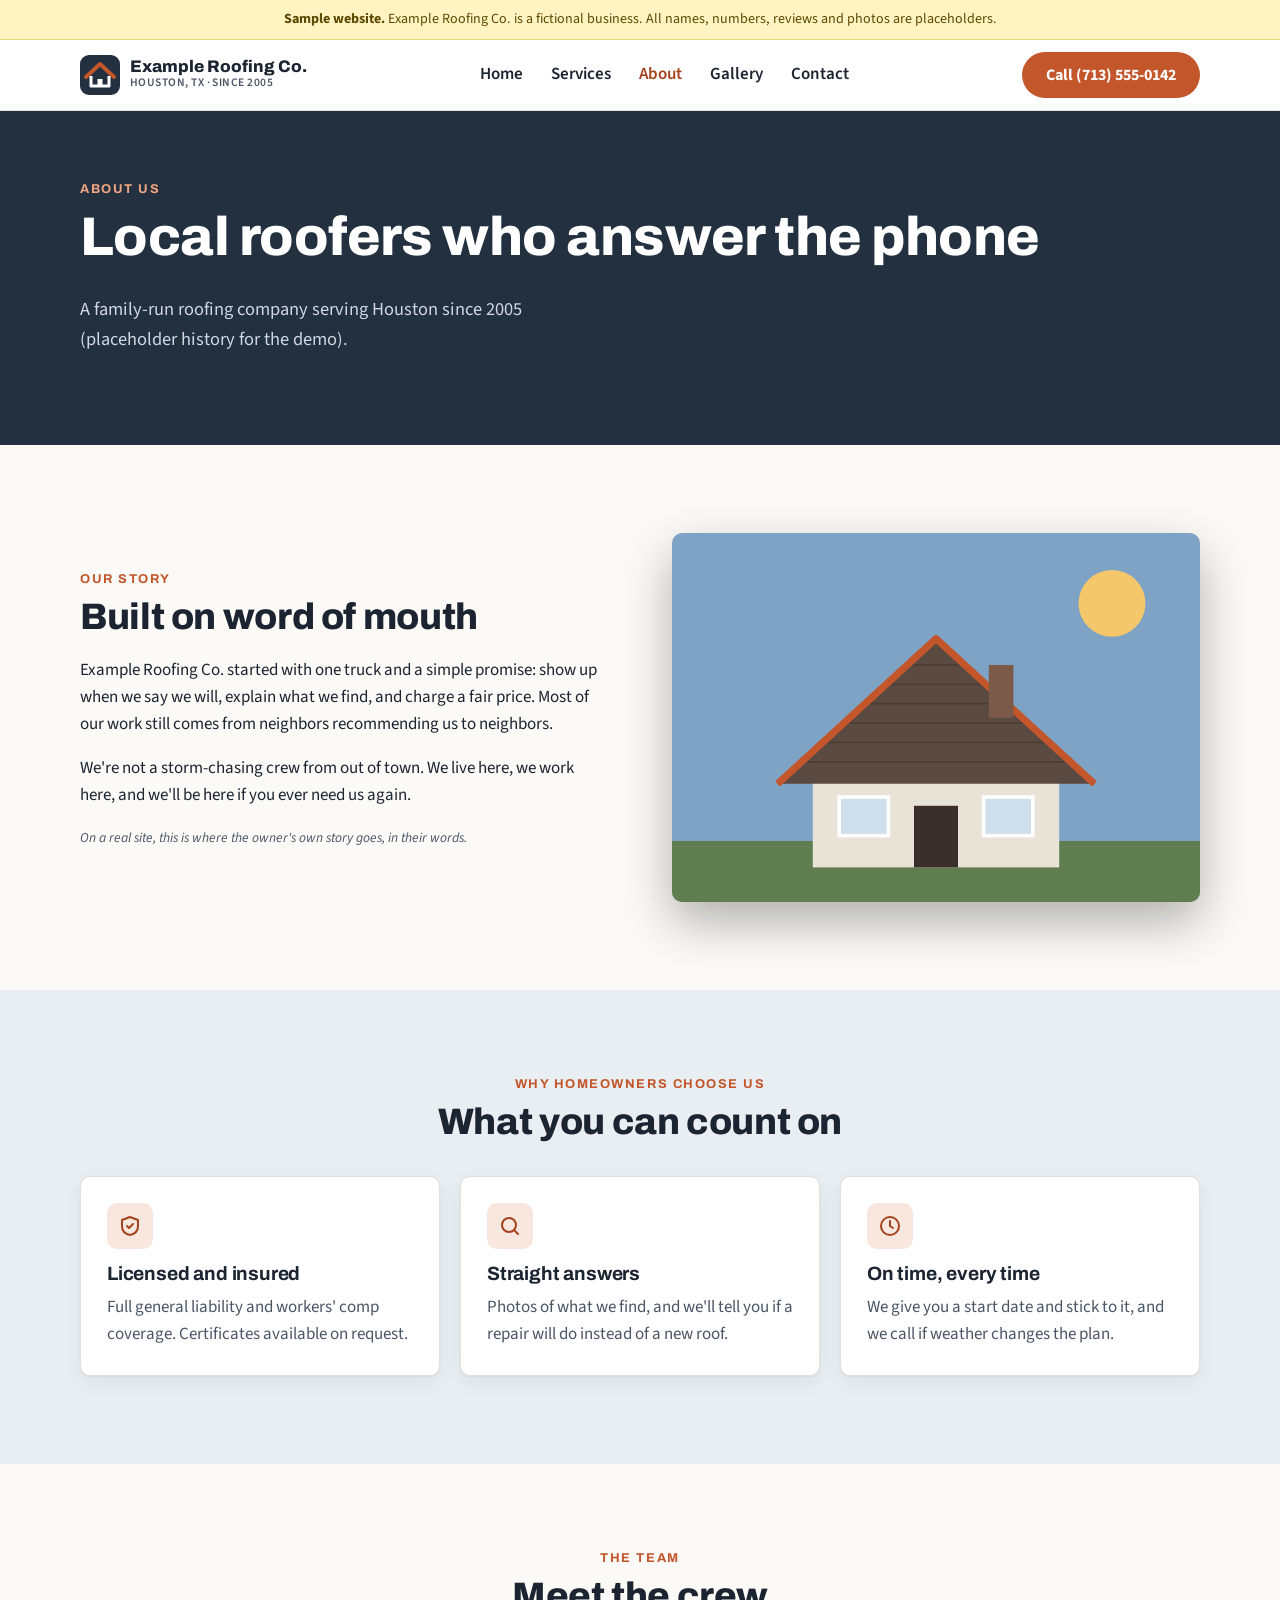
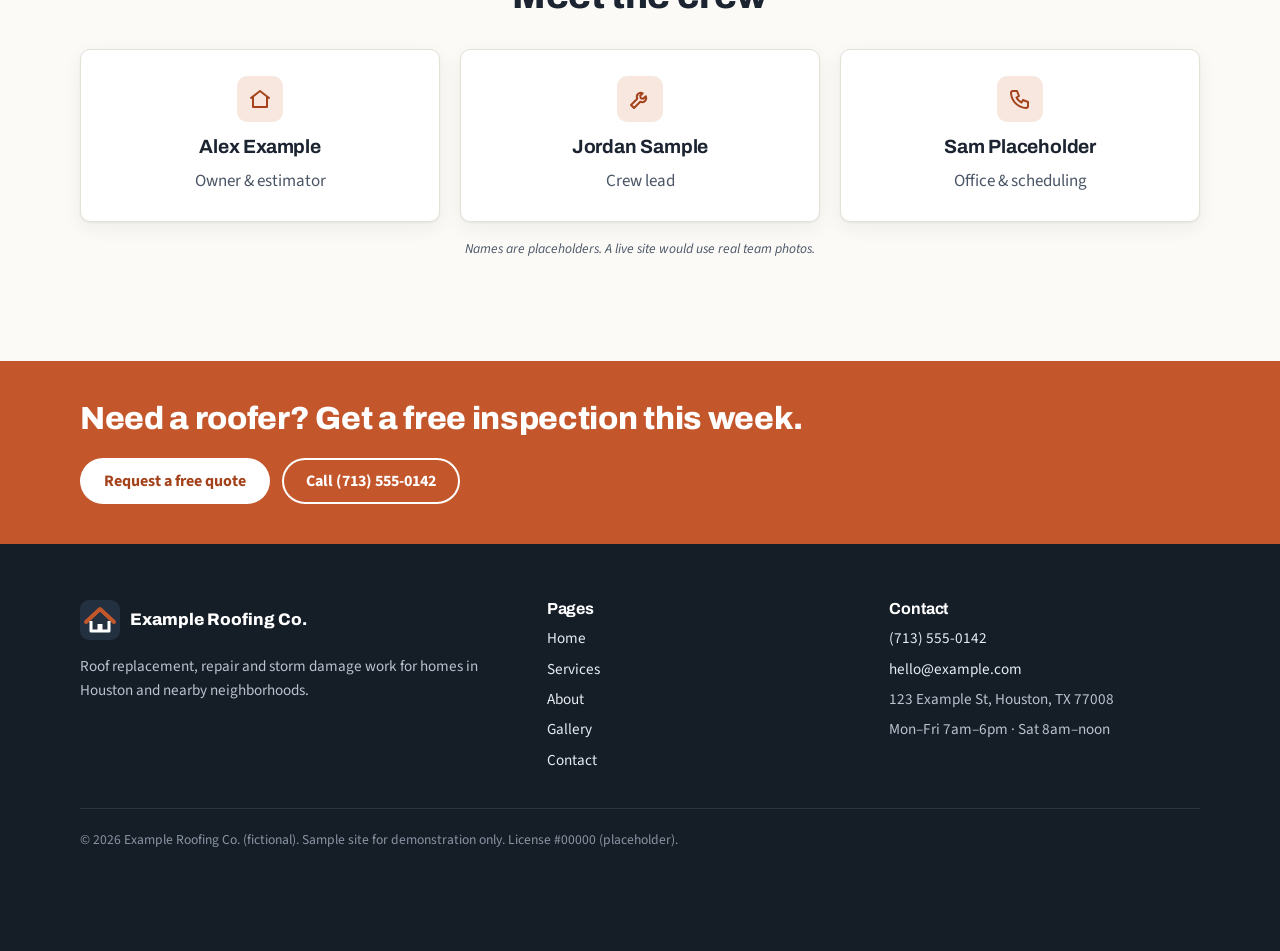
==== about.html @ 470a21b1 "Add example roofing company website Five-page static site (Home, Services, About, Gallery, Contact) " ====
<!doctype html>
<html lang="en">
<head>
<meta charset="utf-8">
<meta name="viewport" content="width=device-width, initial-scale=1">
<title>About Us | Example Roofing Co. (Sample Site)</title>
<meta name="description" content="A family-run Houston roofing company. Sample site with placeholder content.">
<meta name="robots" content="noindex">
<meta name="theme-color" content="#23303f">
<link rel="icon" href="assets/favicon.svg" type="image/svg+xml">
<link rel="preconnect" href="https://fonts.googleapis.com">
<link rel="preconnect" href="https://fonts.gstatic.com" crossorigin>
<link rel="stylesheet" href="https://fonts.googleapis.com/css2?family=Archivo:wght@700;800&family=Source+Sans+3:wght@400;600;700&display=swap">
<link rel="stylesheet" href="assets/style.css">
<script type="application/ld+json">
{"@context":"https://schema.org","@type":"RoofingContractor","name":"Example Roofing Co.","telephone":"(713) 555-0142","email":"hello@example.com","address":{"@type":"PostalAddress","streetAddress":"123 Example St","addressLocality":"Houston","addressRegion":"TX","postalCode":"77008","addressCountry":"US"},"areaServed":"Houston, TX"}
</script>
</head>
<body>
<div class="demo-banner" role="note"><strong>Sample website.</strong> Example Roofing Co. is a fictional business. All names, numbers, reviews and photos are placeholders.</div>
<header class="site-header">
  <nav class="container nav" aria-label="Main">
    <a class="brand" href="index.html"><svg viewBox="0 0 40 40" aria-hidden="true"><rect width="40" height="40" rx="9" fill="#23303f"/><path d="M6 22 20 9l14 13" fill="none" stroke="#c4562b" stroke-width="4" stroke-linecap="round" stroke-linejoin="round"/><path d="M11 21v10h18V21" fill="none" stroke="#fff" stroke-width="3" stroke-linejoin="round"/><rect x="17.5" y="24" width="5" height="7" fill="#fff"/></svg><span class="brand-name">Example Roofing Co.<small>Houston, TX · Since 2005</small></span></a>
    <button class="nav-toggle" aria-expanded="false" aria-controls="nav-links">Menu</button>
    <ul class="nav-links" id="nav-links"><li><a href="index.html">Home</a></li><li><a href="services.html">Services</a></li><li><a href="about.html" aria-current="page">About</a></li><li><a href="gallery.html">Gallery</a></li><li><a href="contact.html">Contact</a></li></ul>
    <a class="btn btn-primary desktop" href="tel:+17135550142">Call (713) 555-0142</a>
  </nav>
</header>
<main>

<section class="page-hero">
  <div class="container">
    <div class="eyebrow">About us</div>
    <h1>Local roofers who answer the phone</h1>
    <p class="lede">A family-run roofing company serving Houston since 2005 (placeholder history for the demo).</p>
  </div>
</section>
<section class="section">
  <div class="container split">
    <div>
      <div class="eyebrow">Our story</div>
      <h2>Built on word of mouth</h2>
      <p>Example Roofing Co. started with one truck and a simple promise: show up when we say we will, explain what we find, and charge a fair price. Most of our work still comes from neighbors recommending us to neighbors.</p>
      <p>We're not a storm-chasing crew from out of town. We live here, we work here, and we'll be here if you ever need us again.</p>
      <p class="placeholder-note">On a real site, this is where the owner's own story goes, in their words.</p>
    </div>
    <div class="hero-art"><svg viewBox="0 0 600 420" role="img" aria-label="Illustration of a house with a new roof" preserveAspectRatio="xMidYMid slice">
<rect width="600" height="420" fill="#7fa3c4"/>
<circle cx="500" cy="80" r="38" fill="#f4c76b"/>
<rect y="350" width="600" height="70" fill="#5f7d4f"/>
<rect x="160" y="270" width="280" height="110" fill="#e9e2d6"/>
<path d="M120 285 300 120l180 165z" fill="#5b4a42"/>
<path d="M273.27272727272725 150H326.72727272727275" stroke="rgba(0,0,0,.18)" stroke-width="2"/><path d="M249.27272727272728 172H350.72727272727275" stroke="rgba(0,0,0,.18)" stroke-width="2"/><path d="M225.27272727272725 194H374.72727272727275" stroke="rgba(0,0,0,.18)" stroke-width="2"/><path d="M201.27272727272725 216H398.72727272727275" stroke="rgba(0,0,0,.18)" stroke-width="2"/><path d="M177.27272727272728 238H422.72727272727275" stroke="rgba(0,0,0,.18)" stroke-width="2"/><path d="M153.27272727272728 260H446.72727272727275" stroke="rgba(0,0,0,.18)" stroke-width="2"/>

<path d="M120 285 300 120l180 165" fill="none" stroke="#c4562b" stroke-width="8" stroke-linejoin="round"/>
<rect x="275" y="310" width="50" height="70" fill="#3a2f2a"/>
<rect x="190" y="300" width="56" height="44" fill="#cfe0ec" stroke="#fff" stroke-width="4"/>
<rect x="354" y="300" width="56" height="44" fill="#cfe0ec" stroke="#fff" stroke-width="4"/>
<rect x="360" y="150" width="28" height="60" fill="#7b5a4a"/>

</svg></div>
  </div>
</section>
<section class="section section-alt">
  <div class="container">
    <div class="center"><div class="eyebrow">Why homeowners choose us</div><h2>What you can count on</h2></div>
    <div class="grid grid-3" style="margin-top:32px">
      <article class="card"><div class="icon"><svg viewBox="0 0 24 24" fill="none" stroke="currentColor" stroke-width="2" stroke-linejoin="round"><path d="M12 3 4 6v6c0 5 3.5 8 8 9 4.5-1 8-4 8-9V6z"/><path d="m9 12 2 2 4-4" stroke-linecap="round"/></svg></div><h3>Licensed and insured</h3><p>Full general liability and workers' comp coverage. Certificates available on request.</p></article><article class="card"><div class="icon"><svg viewBox="0 0 24 24" fill="none" stroke="currentColor" stroke-width="2" stroke-linecap="round"><circle cx="11" cy="11" r="7"/><path d="m20 20-4-4"/></svg></div><h3>Straight answers</h3><p>Photos of what we find, and we'll tell you if a repair will do instead of a new roof.</p></article><article class="card"><div class="icon"><svg viewBox="0 0 24 24" fill="none" stroke="currentColor" stroke-width="2" stroke-linecap="round"><circle cx="12" cy="12" r="9"/><path d="M12 7v5l3 2"/></svg></div><h3>On time, every time</h3><p>We give you a start date and stick to it, and we call if weather changes the plan.</p></article>
    </div>
  </div>
</section>
<section class="section">
  <div class="container">
    <div class="center"><div class="eyebrow">The team</div><h2>Meet the crew</h2></div>
    <div class="grid grid-3" style="margin-top:32px">
      <article class="card center"><div class="icon" style="margin-inline:auto"><svg viewBox="0 0 24 24" fill="none" stroke="currentColor" stroke-width="2" stroke-linecap="round" stroke-linejoin="round"><path d="M3 11 12 4l9 7"/><path d="M5 10v10h14V10"/></svg></div><h3>Alex Example</h3><p>Owner &amp; estimator</p></article>
      <article class="card center"><div class="icon" style="margin-inline:auto"><svg viewBox="0 0 24 24" fill="none" stroke="currentColor" stroke-width="2" stroke-linecap="round" stroke-linejoin="round"><path d="M14.7 6.3a4 4 0 0 0-5.4 5.4L3 18l3 3 6.3-6.3a4 4 0 0 0 5.4-5.4l-2.5 2.5-2.4-.6-.6-2.4z"/></svg></div><h3>Jordan Sample</h3><p>Crew lead</p></article>
      <article class="card center"><div class="icon" style="margin-inline:auto"><svg viewBox="0 0 24 24" fill="none" stroke="currentColor" stroke-width="2" stroke-linejoin="round"><path d="M5 4h4l2 5-2.5 1.5a11 11 0 0 0 5 5L15 13l5 2v4a2 2 0 0 1-2 2A16 16 0 0 1 3 6a2 2 0 0 1 2-2"/></svg></div><h3>Sam Placeholder</h3><p>Office &amp; scheduling</p></article>
    </div>
    <p class="placeholder-note center" style="margin-top:16px">Names are placeholders. A live site would use real team photos.</p>
  </div>
</section>

</main>
<section class="cta-band">
  <div class="container">
    <h2>Need a roofer? Get a free inspection this week.</h2>
    <div class="btn-row"><a class="btn btn-primary" href="contact.html#quote">Request a free quote</a><a class="btn btn-outline" href="tel:+17135550142">Call (713) 555-0142</a></div>
  </div>
</section>
<footer class="site-footer">
  <div class="container">
    <div class="footer-grid">
      <div>
        <a class="brand" href="index.html" style="color:#fff"><svg viewBox="0 0 40 40" aria-hidden="true"><rect width="40" height="40" rx="9" fill="#23303f"/><path d="M6 22 20 9l14 13" fill="none" stroke="#c4562b" stroke-width="4" stroke-linecap="round" stroke-linejoin="round"/><path d="M11 21v10h18V21" fill="none" stroke="#fff" stroke-width="3" stroke-linejoin="round"/><rect x="17.5" y="24" width="5" height="7" fill="#fff"/></svg><span class="brand-name" style="color:#fff">Example Roofing Co.</span></a>
        <p style="margin-top:14px">Roof replacement, repair and storm damage work for homes in Houston and nearby neighborhoods.</p>
      </div>
      <div>
        <h3>Pages</h3>
        <ul><li><a href="index.html">Home</a></li><li><a href="services.html">Services</a></li><li><a href="about.html">About</a></li><li><a href="gallery.html">Gallery</a></li><li><a href="contact.html">Contact</a></li></ul>
      </div>
      <div>
        <h3>Contact</h3>
        <ul>
          <li><a href="tel:+17135550142">(713) 555-0142</a></li>
          <li><a href="mailto:hello@example.com">hello@example.com</a></li>
          <li>123 Example St, Houston, TX 77008</li>
          <li>Mon–Fri 7am–6pm · Sat 8am–noon</li>
        </ul>
      </div>
    </div>
    <div class="footer-bottom">© <span data-year>2026</span> Example Roofing Co. (fictional). Sample site for demonstration only. License #00000 (placeholder).</div>
  </div>
</footer>
<div class="call-bar">
  <a class="btn btn-primary" href="tel:+17135550142">Call now</a>
  <a class="btn btn-outline" href="contact.html#quote">Free quote</a>
</div>
<script src="assets/main.js"></script>
</body>
</html>
---- assets/style.css ----
/* Example Roofing Co. — sample site styles */
:root {
  --ink: #1b2430;
  --ink-soft: #4a5565;
  --paper: #fbfaf7;
  --card: #ffffff;
  --line: #e4e1d9;
  --slate: #23303f;
  --slate-2: #2e3e51;
  --copper: #c4562b;
  --copper-dark: #a4421c;
  --copper-soft: #f8e7df;
  --sky: #e9eef3;
  --radius: 10px;
  --shadow: 0 1px 2px rgba(20, 30, 40, .06), 0 6px 20px rgba(20, 30, 40, .06);
  --display: "Archivo", "Segoe UI", system-ui, sans-serif;
  --body: "Source Sans 3", "Segoe UI", system-ui, sans-serif;
}

* { box-sizing: border-box; }
html { scroll-behavior: smooth; }
body {
  margin: 0;
  background: var(--paper);
  color: var(--ink);
  font: 17px/1.6 var(--body);
  -webkit-font-smoothing: antialiased;
}
img, svg { max-width: 100%; display: block; }
a { color: var(--copper-dark); }
h1, h2, h3 { font-family: var(--display); line-height: 1.15; margin: 0 0 .5em; letter-spacing: -.01em; }
h1 { font-size: clamp(2rem, 5.5vw, 3.4rem); font-weight: 800; }
h2 { font-size: clamp(1.6rem, 3.6vw, 2.3rem); font-weight: 800; }
h3 { font-size: 1.2rem; font-weight: 700; }
p { margin: 0 0 1em; }

.container { width: min(1120px, 100% - 32px); margin-inline: auto; }
.section { padding: clamp(48px, 8vw, 88px) 0; }
.section-alt { background: var(--sky); }
.eyebrow { font: 700 .8rem/1 var(--display); letter-spacing: .12em; text-transform: uppercase; color: var(--copper); margin-bottom: .8em; }
.lede { font-size: 1.15rem; color: var(--ink-soft); max-width: 60ch; }
.center { text-align: center; }
.center .lede { margin-inline: auto; }

/* Demo banner */
.demo-banner {
  background: #fff4c2;
  color: #5c4a00;
  font-size: .88rem;
  text-align: center;
  padding: 8px 16px;
  border-bottom: 1px solid #ecd97a;
}

/* Header */
.site-header {
  position: sticky; top: 0; z-index: 20;
  background: rgba(255, 255, 255, .96);
  backdrop-filter: blur(6px);
  border-bottom: 1px solid var(--line);
}
.nav { display: flex; align-items: center; justify-content: space-between; gap: 16px; min-height: 70px; }
.brand { display: flex; align-items: center; gap: 10px; text-decoration: none; color: var(--ink); }
.brand svg { width: 40px; height: 40px; flex: none; }
.brand-name { font: 800 1.05rem/1.05 var(--display); }
.brand-name small { display: block; font: 600 .72rem/1.3 var(--body); color: var(--ink-soft); letter-spacing: .04em; text-transform: uppercase; }
.nav-links { display: flex; align-items: center; gap: 4px; list-style: none; margin: 0; padding: 0; }
.nav-links a { display: block; padding: 10px 12px; border-radius: 8px; text-decoration: none; color: var(--ink); font-weight: 600; }
.nav-links a:hover { background: var(--sky); }
.nav-links a[aria-current="page"] { color: var(--copper-dark); }
.nav-toggle { display: none; background: none; border: 1px solid var(--line); border-radius: 8px; padding: 8px 10px; font: 600 .95rem var(--body); color: var(--ink); cursor: pointer; }

/* Buttons */
.btn {
  display: inline-flex; align-items: center; justify-content: center; gap: 8px;
  padding: 13px 22px; border-radius: 999px; border: 2px solid transparent;
  font: 700 1rem/1 var(--body); text-decoration: none; cursor: pointer;
  transition: background .15s, color .15s, border-color .15s;
}
.btn-primary { background: var(--copper); color: #fff; }
.btn-primary:hover { background: var(--copper-dark); }
.btn-outline { border-color: currentColor; color: inherit; background: transparent; }
.btn-outline:hover { background: rgba(255, 255, 255, .1); }
.btn-row { display: flex; flex-wrap: wrap; gap: 12px; }
:focus-visible { outline: 3px solid var(--copper); outline-offset: 2px; }

/* Hero */
.hero { background: var(--slate); color: #fff; position: relative; overflow: hidden; }
.hero::after {
  content: ""; position: absolute; inset: auto 0 0 0; height: 70px;
  background: var(--paper);
  clip-path: polygon(0 100%, 50% 0, 100% 100%);
}
.hero-grid { display: grid; grid-template-columns: 1.1fr .9fr; gap: 40px; align-items: center; padding: clamp(48px, 8vw, 96px) 0 clamp(90px, 12vw, 140px); position: relative; z-index: 1; }
.hero .eyebrow { color: #f2a582; }
.hero p.lede { color: #cfd8e3; }
.hero-art { border-radius: var(--radius); overflow: hidden; box-shadow: 0 20px 50px rgba(0, 0, 0, .3); }
.trust { display: flex; flex-wrap: wrap; gap: 10px 22px; margin-top: 28px; padding: 0; list-style: none; color: #dbe3ec; font-weight: 600; font-size: .95rem; }
.trust li::before { content: "✓"; color: #f2a582; margin-right: 6px; }

.page-hero { background: var(--slate); color: #fff; padding: clamp(40px, 7vw, 72px) 0; }
.page-hero .lede { color: #cfd8e3; }
.page-hero .eyebrow { color: #f2a582; }

/* Cards & grids */
.grid { display: grid; gap: 20px; }
.grid-3 { grid-template-columns: repeat(3, 1fr); }
.grid-2 { grid-template-columns: repeat(2, 1fr); }
.card { background: var(--card); border: 1px solid var(--line); border-radius: var(--radius); padding: 26px; box-shadow: var(--shadow); }
.card .icon { width: 46px; height: 46px; border-radius: 10px; background: var(--copper-soft); color: var(--copper-dark); display: grid; place-items: center; margin-bottom: 14px; }
.card .icon svg { width: 24px; height: 24px; }
.card p { color: var(--ink-soft); margin-bottom: 0; }
.card ul { color: var(--ink-soft); padding-left: 20px; margin: .6em 0 0; }

.split { display: grid; grid-template-columns: 1fr 1fr; gap: clamp(28px, 5vw, 64px); align-items: center; }

/* Stats */
.stats { display: grid; grid-template-columns: repeat(4, 1fr); gap: 16px; }
.stat { text-align: center; padding: 22px 12px; background: var(--card); border-radius: var(--radius); border: 1px solid var(--line); }
.stat b { display: block; font: 800 2rem/1 var(--display); color: var(--copper-dark); }
.stat span { font-size: .92rem; color: var(--ink-soft); }

/* Steps */
.steps { counter-reset: step; list-style: none; padding: 0; margin: 0; display: grid; grid-template-columns: repeat(3, 1fr); gap: 20px; }
.steps li { counter-increment: step; background: var(--card); border: 1px solid var(--line); border-radius: var(--radius); padding: 24px; }
.steps li::before { content: counter(step); display: grid; place-items: center; width: 36px; height: 36px; border-radius: 50%; background: var(--slate); color: #fff; font: 800 1rem var(--display); margin-bottom: 12px; }
.steps p { color: var(--ink-soft); margin: 0; }

/* Reviews */
.review { display: flex; flex-direction: column; gap: 12px; }
.stars { color: #e3a008; letter-spacing: 2px; }
.review blockquote { margin: 0; font-size: 1.05rem; }
.review cite { font-style: normal; font-weight: 700; color: var(--ink-soft); font-size: .92rem; }
.placeholder-note { font-size: .85rem; color: var(--ink-soft); font-style: italic; }

/* CTA band */
.cta-band { background: var(--copper); color: #fff; }
.cta-band .container { display: flex; flex-wrap: wrap; align-items: center; justify-content: space-between; gap: 20px; padding-block: 40px; }
.cta-band h2 { margin: 0; font-size: clamp(1.4rem, 3vw, 2rem); }
.cta-band .btn-primary { background: #fff; color: var(--copper-dark); }
.cta-band .btn-primary:hover { background: var(--copper-soft); }

/* Service detail rows */
.service { display: grid; grid-template-columns: 220px 1fr; gap: 28px; padding: 32px 0; border-bottom: 1px solid var(--line); }
.service:last-child { border-bottom: 0; }
.service-art { border-radius: var(--radius); overflow: hidden; }
.service h2 { font-size: 1.6rem; }
.service ul { padding-left: 20px; color: var(--ink-soft); }

/* Gallery */
.filters { display: flex; flex-wrap: wrap; gap: 8px; margin-bottom: 24px; }
.filters button { border: 1px solid var(--line); background: var(--card); padding: 9px 16px; border-radius: 999px; font: 600 .95rem var(--body); cursor: pointer; color: var(--ink); }
.filters button[aria-pressed="true"] { background: var(--slate); color: #fff; border-color: var(--slate); }
.gallery { display: grid; grid-template-columns: repeat(3, 1fr); gap: 20px; }
.project { background: var(--card); border: 1px solid var(--line); border-radius: var(--radius); overflow: hidden; box-shadow: var(--shadow); }
.project .pair { display: grid; grid-template-columns: 1fr 1fr; }
.project .pair figure { margin: 0; position: relative; }
.project .pair figcaption { position: absolute; top: 8px; left: 8px; background: rgba(0, 0, 0, .65); color: #fff; font: 700 .7rem/1 var(--body); letter-spacing: .06em; text-transform: uppercase; padding: 5px 7px; border-radius: 4px; }
.project-body { padding: 16px 18px; }
.project-body h3 { margin-bottom: .2em; font-size: 1.05rem; }
.project-body p { margin: 0; color: var(--ink-soft); font-size: .95rem; }
.tag { display: inline-block; font: 700 .7rem/1 var(--body); letter-spacing: .06em; text-transform: uppercase; color: var(--copper-dark); background: var(--copper-soft); padding: 5px 7px; border-radius: 4px; margin-bottom: 8px; }

/* Forms */
.form { display: grid; gap: 14px; }
.form .row { display: grid; grid-template-columns: 1fr 1fr; gap: 14px; }
.form label { display: grid; gap: 6px; font-weight: 600; font-size: .95rem; }
.form input, .form select, .form textarea {
  font: 1rem var(--body); padding: 12px 14px; border-radius: 8px;
  border: 1px solid #cdd3da; background: #fff; color: var(--ink); width: 100%;
}
.form textarea { min-height: 120px; resize: vertical; }
.form-note { font-size: .85rem; color: var(--ink-soft); margin: 0; }
.form-success { display: none; background: #e6f4ea; color: #1e5631; border: 1px solid #b7dfc3; padding: 14px 16px; border-radius: 8px; font-weight: 600; }
.form-success.show { display: block; }

.contact-list { list-style: none; padding: 0; margin: 0; display: grid; gap: 18px; }
.contact-list li { display: grid; grid-template-columns: 44px 1fr; gap: 14px; align-items: start; }
.contact-list .icon { width: 44px; height: 44px; border-radius: 10px; background: var(--copper-soft); color: var(--copper-dark); display: grid; place-items: center; }
.contact-list .icon svg { width: 22px; height: 22px; }
.contact-list b { display: block; }
.hours { width: 100%; border-collapse: collapse; font-size: .95rem; }
.hours td { padding: 6px 0; border-bottom: 1px solid var(--line); }
.hours td:last-child { text-align: right; color: var(--ink-soft); }
.map { border-radius: var(--radius); overflow: hidden; border: 1px solid var(--line); }

/* FAQ */
details { background: var(--card); border: 1px solid var(--line); border-radius: var(--radius); padding: 16px 20px; }
details + details { margin-top: 10px; }
summary { font-weight: 700; cursor: pointer; }
details p { margin: .8em 0 0; color: var(--ink-soft); }

/* Footer */
.site-footer { background: #151d27; color: #b9c3cf; padding: 56px 0 100px; font-size: .95rem; }
.footer-grid { display: grid; grid-template-columns: 1.4fr 1fr 1fr; gap: 32px; }
.site-footer h3 { color: #fff; font-size: 1rem; }
.site-footer a { color: #e6ecf2; text-decoration: none; }
.site-footer a:hover { text-decoration: underline; }
.site-footer ul { list-style: none; padding: 0; margin: 0; display: grid; gap: 6px; }
.footer-bottom { border-top: 1px solid #2a3542; margin-top: 36px; padding-top: 20px; font-size: .85rem; color: #8995a3; }

/* Mobile sticky call bar */
.call-bar {
  display: none; position: fixed; left: 0; right: 0; bottom: 0; z-index: 30;
  grid-template-columns: 1fr 1fr; gap: 8px; padding: 10px 12px calc(10px + env(safe-area-inset-bottom));
  background: #fff; border-top: 1px solid var(--line); box-shadow: 0 -4px 16px rgba(0, 0, 0, .08);
}
.call-bar .btn { padding: 13px 10px; }
.call-bar .btn-outline { color: var(--slate); }

@media (max-width: 900px) {
  .hero-grid, .split { grid-template-columns: 1fr; }
  .grid-3, .gallery, .steps { grid-template-columns: repeat(2, 1fr); }
  .stats { grid-template-columns: repeat(2, 1fr); }
  .footer-grid { grid-template-columns: 1fr 1fr; }
}
@media (max-width: 760px) {
  .nav-toggle { display: block; }
  .nav-links {
    display: none; position: absolute; top: 100%; left: 0; right: 0;
    flex-direction: column; align-items: stretch; gap: 0;
    background: #fff; border-bottom: 1px solid var(--line); padding: 8px 16px 16px;
  }
  .nav-links.open { display: flex; }
  .nav-links a { padding: 14px 8px; border-bottom: 1px solid var(--line); border-radius: 0; }
  .nav .btn-primary.desktop { display: none; }
  .call-bar { display: grid; }
}
@media (max-width: 600px) {
  body { font-size: 16px; }
  .grid-3, .grid-2, .gallery, .steps, .form .row, .footer-grid { grid-template-columns: 1fr; }
  .service { grid-template-columns: 1fr; }
  .cta-band .container { flex-direction: column; align-items: flex-start; }
}
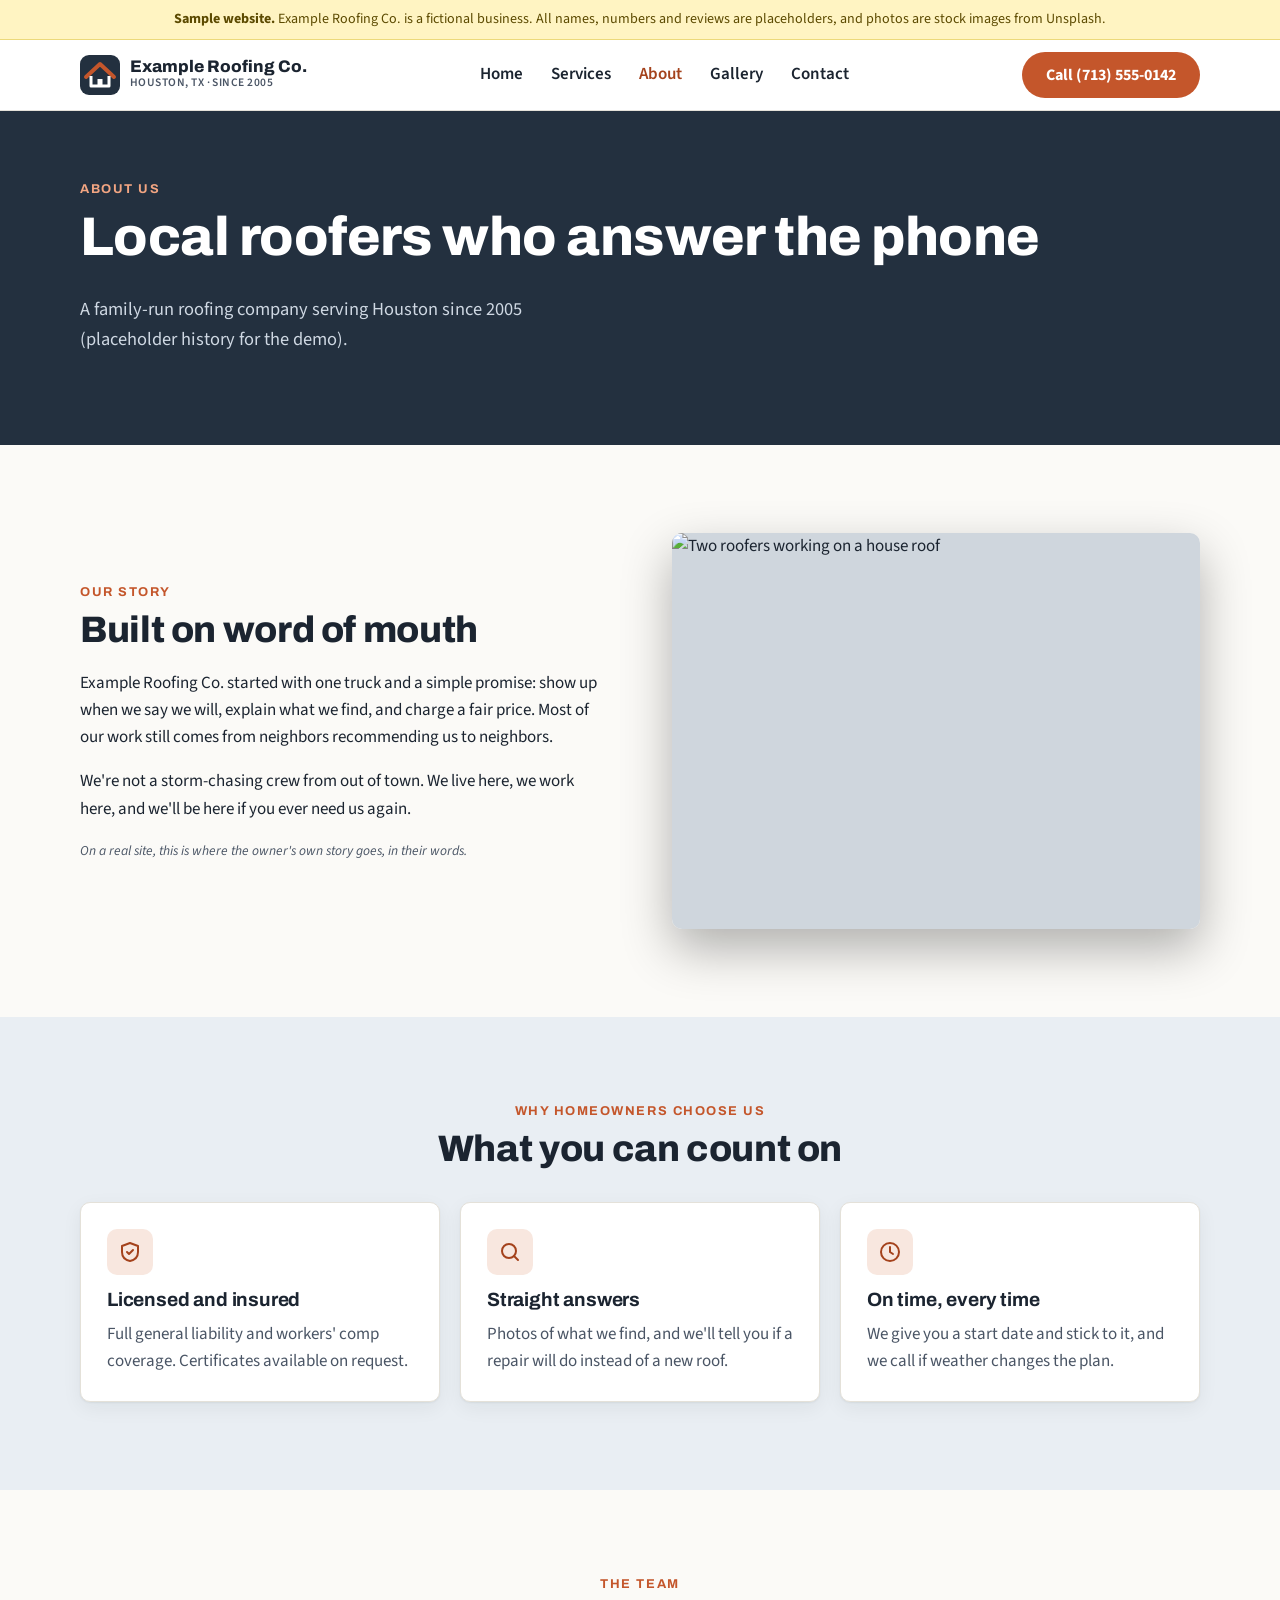
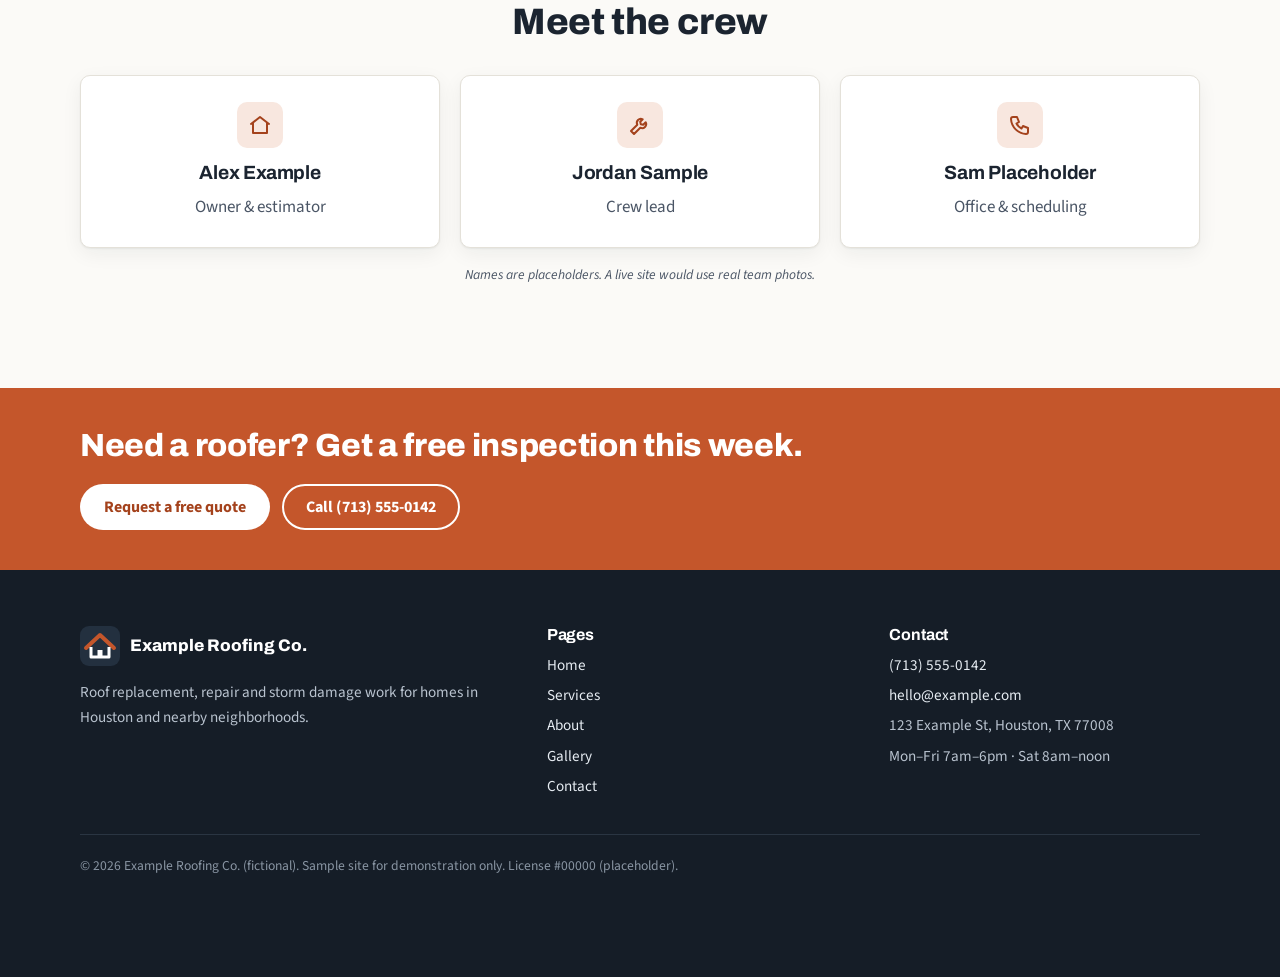
==== commit a9b50fcc: "Use Unsplash stock photos instead of illustrations Hero, about, service and gallery images now load " ====
--- a/about.html
+++ b/about.html
@@ -17,7 +17,7 @@
 </script>
 </head>
 <body>
-<div class="demo-banner" role="note"><strong>Sample website.</strong> Example Roofing Co. is a fictional business. All names, numbers, reviews and photos are placeholders.</div>
+<div class="demo-banner" role="note"><strong>Sample website.</strong> Example Roofing Co. is a fictional business. All names, numbers and reviews are placeholders, and photos are stock images from Unsplash.</div>
 <header class="site-header">
   <nav class="container nav" aria-label="Main">
     <a class="brand" href="index.html"><svg viewBox="0 0 40 40" aria-hidden="true"><rect width="40" height="40" rx="9" fill="#23303f"/><path d="M6 22 20 9l14 13" fill="none" stroke="#c4562b" stroke-width="4" stroke-linecap="round" stroke-linejoin="round"/><path d="M11 21v10h18V21" fill="none" stroke="#fff" stroke-width="3" stroke-linejoin="round"/><rect x="17.5" y="24" width="5" height="7" fill="#fff"/></svg><span class="brand-name">Example Roofing Co.<small>Houston, TX · Since 2005</small></span></a>
@@ -44,21 +44,7 @@
       <p>We're not a storm-chasing crew from out of town. We live here, we work here, and we'll be here if you ever need us again.</p>
       <p class="placeholder-note">On a real site, this is where the owner's own story goes, in their words.</p>
     </div>
-    <div class="hero-art"><svg viewBox="0 0 600 420" role="img" aria-label="Illustration of a house with a new roof" preserveAspectRatio="xMidYMid slice">
-<rect width="600" height="420" fill="#7fa3c4"/>
-<circle cx="500" cy="80" r="38" fill="#f4c76b"/>
-<rect y="350" width="600" height="70" fill="#5f7d4f"/>
-<rect x="160" y="270" width="280" height="110" fill="#e9e2d6"/>
-<path d="M120 285 300 120l180 165z" fill="#5b4a42"/>
-<path d="M273.27272727272725 150H326.72727272727275" stroke="rgba(0,0,0,.18)" stroke-width="2"/><path d="M249.27272727272728 172H350.72727272727275" stroke="rgba(0,0,0,.18)" stroke-width="2"/><path d="M225.27272727272725 194H374.72727272727275" stroke="rgba(0,0,0,.18)" stroke-width="2"/><path d="M201.27272727272725 216H398.72727272727275" stroke="rgba(0,0,0,.18)" stroke-width="2"/><path d="M177.27272727272728 238H422.72727272727275" stroke="rgba(0,0,0,.18)" stroke-width="2"/><path d="M153.27272727272728 260H446.72727272727275" stroke="rgba(0,0,0,.18)" stroke-width="2"/>
-
-<path d="M120 285 300 120l180 165" fill="none" stroke="#c4562b" stroke-width="8" stroke-linejoin="round"/>
-<rect x="275" y="310" width="50" height="70" fill="#3a2f2a"/>
-<rect x="190" y="300" width="56" height="44" fill="#cfe0ec" stroke="#fff" stroke-width="4"/>
-<rect x="354" y="300" width="56" height="44" fill="#cfe0ec" stroke="#fff" stroke-width="4"/>
-<rect x="360" y="150" width="28" height="60" fill="#7b5a4a"/>
-
-</svg></div>
+    <div class="hero-art"><img class="photo" src="https://images.unsplash.com/photo-1681049400158-0ff6249ac315?auto=format&amp;fit=crop&amp;w=1200&amp;h=900&amp;q=70" alt="Two roofers working on a house roof" width="1200" height="900" loading="lazy" decoding="async"></div>
   </div>
 </section>
 <section class="section section-alt">
--- a/assets/style.css
+++ b/assets/style.css
@@ -27,6 +27,7 @@
   -webkit-font-smoothing: antialiased;
 }
 img, svg { max-width: 100%; display: block; }
+.photo { width: 100%; height: 100%; object-fit: cover; background: #cfd6dd; }
 a { color: var(--copper-dark); }
 h1, h2, h3 { font-family: var(--display); line-height: 1.15; margin: 0 0 .5em; letter-spacing: -.01em; }
 h1 { font-size: clamp(2rem, 5.5vw, 3.4rem); font-weight: 800; }
@@ -94,7 +95,7 @@
 .hero-grid { display: grid; grid-template-columns: 1.1fr .9fr; gap: 40px; align-items: center; padding: clamp(48px, 8vw, 96px) 0 clamp(90px, 12vw, 140px); position: relative; z-index: 1; }
 .hero .eyebrow { color: #f2a582; }
 .hero p.lede { color: #cfd8e3; }
-.hero-art { border-radius: var(--radius); overflow: hidden; box-shadow: 0 20px 50px rgba(0, 0, 0, .3); }
+.hero-art { aspect-ratio: 4 / 3; border-radius: var(--radius); overflow: hidden; box-shadow: 0 20px 50px rgba(0, 0, 0, .3); }
 .trust { display: flex; flex-wrap: wrap; gap: 10px 22px; margin-top: 28px; padding: 0; list-style: none; color: #dbe3ec; font-weight: 600; font-size: .95rem; }
 .trust li::before { content: "✓"; color: #f2a582; margin-right: 6px; }
 
@@ -143,7 +144,7 @@
 /* Service detail rows */
 .service { display: grid; grid-template-columns: 220px 1fr; gap: 28px; padding: 32px 0; border-bottom: 1px solid var(--line); }
 .service:last-child { border-bottom: 0; }
-.service-art { border-radius: var(--radius); overflow: hidden; }
+.service-art { aspect-ratio: 4 / 3; border-radius: var(--radius); overflow: hidden; }
 .service h2 { font-size: 1.6rem; }
 .service ul { padding-left: 20px; color: var(--ink-soft); }
 
@@ -153,9 +154,7 @@
 .filters button[aria-pressed="true"] { background: var(--slate); color: #fff; border-color: var(--slate); }
 .gallery { display: grid; grid-template-columns: repeat(3, 1fr); gap: 20px; }
 .project { background: var(--card); border: 1px solid var(--line); border-radius: var(--radius); overflow: hidden; box-shadow: var(--shadow); }
-.project .pair { display: grid; grid-template-columns: 1fr 1fr; }
-.project .pair figure { margin: 0; position: relative; }
-.project .pair figcaption { position: absolute; top: 8px; left: 8px; background: rgba(0, 0, 0, .65); color: #fff; font: 700 .7rem/1 var(--body); letter-spacing: .06em; text-transform: uppercase; padding: 5px 7px; border-radius: 4px; }
+.project-photo { aspect-ratio: 4 / 3; }
 .project-body { padding: 16px 18px; }
 .project-body h3 { margin-bottom: .2em; font-size: 1.05rem; }
 .project-body p { margin: 0; color: var(--ink-soft); font-size: .95rem; }
